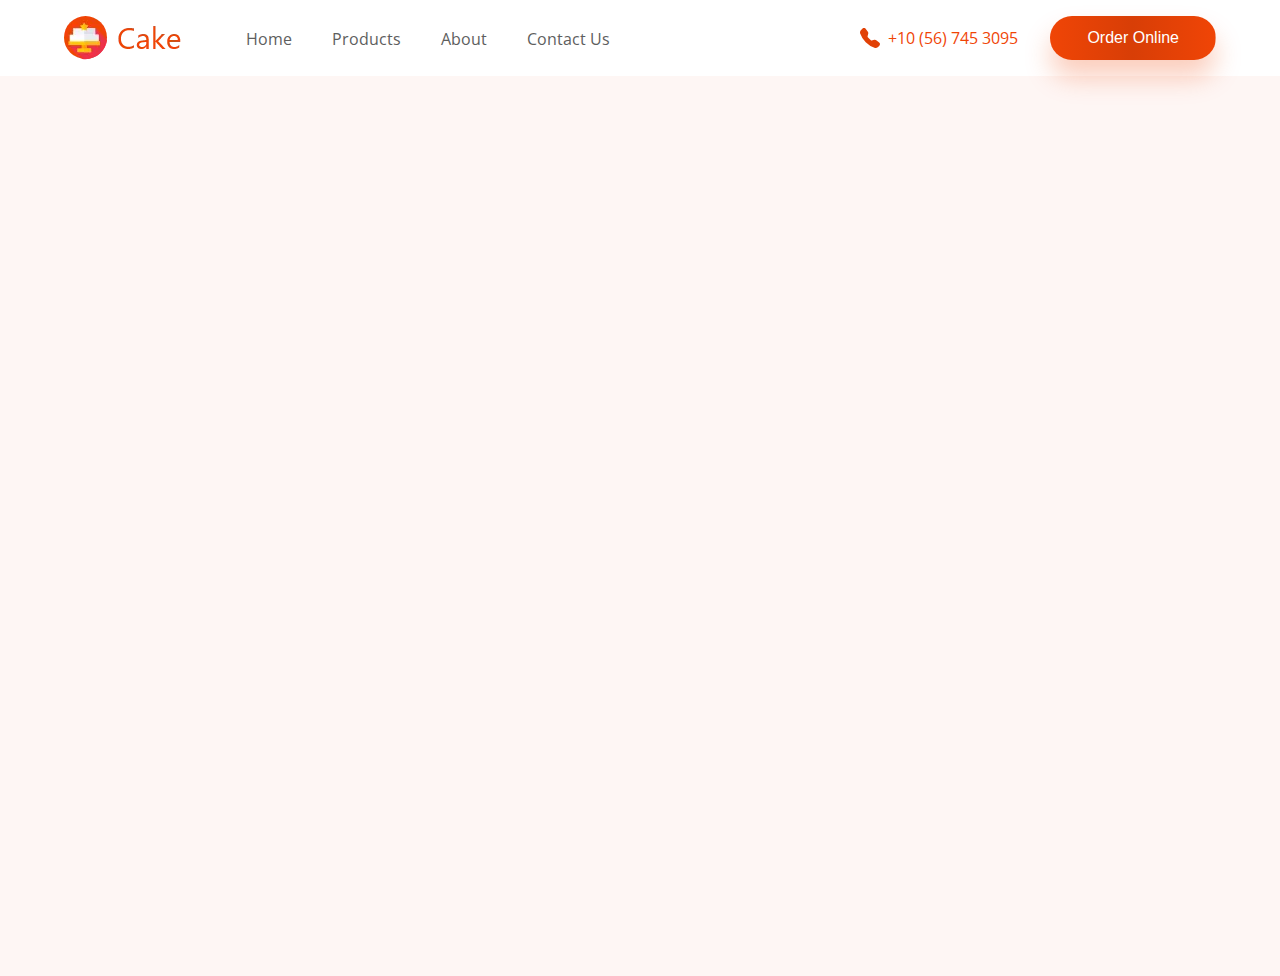
==== index.html @ 0c735da7 "first commit" ====
<html>

<head>
    <meta name="viewport" content="width=device-width, initial-scale=1.0">
    <link rel="stylesheet" href="css/home.css">
    <title>Home Cakes</title>
</head>

<body>

    <!-- Header -->

    <header>
        <div class="left_wrapper">
            <!-- Logo -->
            <div class="logo">
                <img src="assets/images/logo.png" alt="">
            </div>

            <!-- Nav Items -->
            <div class="nav_items">
                <ul>
                    <li><a href="/">Home</a></li>
                    <li><a href="/product.html">Products</a></li>
                    <li><a href="/about.html">About</a></li>
                    <li><a href="/contact.html">Contact Us</a></li>
                </ul>
            </div>

        </div>

        <!-- Right Side -->
        <div class="right_wrapper">
            <!-- Phone Icon -->
            <div class="icon">
                <img src="/assets/icons/phone.svg" alt="">
                <p>+10 (56) 745 3095</p>
            </div>

            <!-- Btn -->
            <button>Order Online</button>

        </div>

    </header>

    <!-- Header -->

    <!-- Hero Section -->

        <main>
            
        </main>

    <!-- Hero Section -->



</body>

</html>
---- css/home.css ----
@import url('https://fonts.googleapis.com/css2?family=Roboto:ital,wght@0,100;0,300;0,400;0,500;0,700;0,900;1,100;1,300;1,400;1,500;1,700;1,900&display=swap');
@import url('https://fonts.googleapis.com/css2?family=Open+Sans:ital,wght@0,300..800;1,300..800&display=swap');

*{
    margin: 0;
    padding: 0;
}

body{
    width: 100%;
    height: auto;
    overflow-x: hidden;
    scroll-behavior: smooth;
    font-family: "Open Sans", serif;
}

li{
    list-style: none;
}

h1{
    font-size: 4rem;
}

/* Write CSS from here */

header{
    display: flex;
    justify-content: space-between;
    align-items: center;
    padding: 1rem 4rem;
    background-color: white;
}

header .nav_items ul{
    display: flex;
    align-items: center;
    gap: 2.5rem;
    margin-top: 2px;
}

header .nav_items ul li a {
    text-decoration: none;
    color: #5E5E5E;
}

header .left_wrapper{
    display: flex;
    align-items: center;
    gap: 4rem;
}

.right_wrapper{
    display: flex;
    gap: 2rem;
}

.right_wrapper .icon{
    display: flex;
    align-items: center;
    gap: 8px;
}

.right_wrapper .icon img {
    width: 20px;
}

.right_wrapper .icon p{
    font-size: 16px;
    color: #F04506;
}

.right_wrapper button
{
    border: none; 
    padding: 13px 37px;
    text-transform: capitalize;
    border-radius: 30px;
    cursor: pointer;
    color: #fff;
    font-size: 1rem;
    box-shadow: 0px 17px 27px rgba(240, 69, 6, 0.27);
    z-index: 1;
    display: inline-block;
    transition: 0.6s;
    background-image: linear-gradient(to left, #F04506, #d83e06, #F04506);
    background-position: right;
}


main {
    width: 100%;
    min-height: 100vh;
    background-color: #FEF6F4;
}
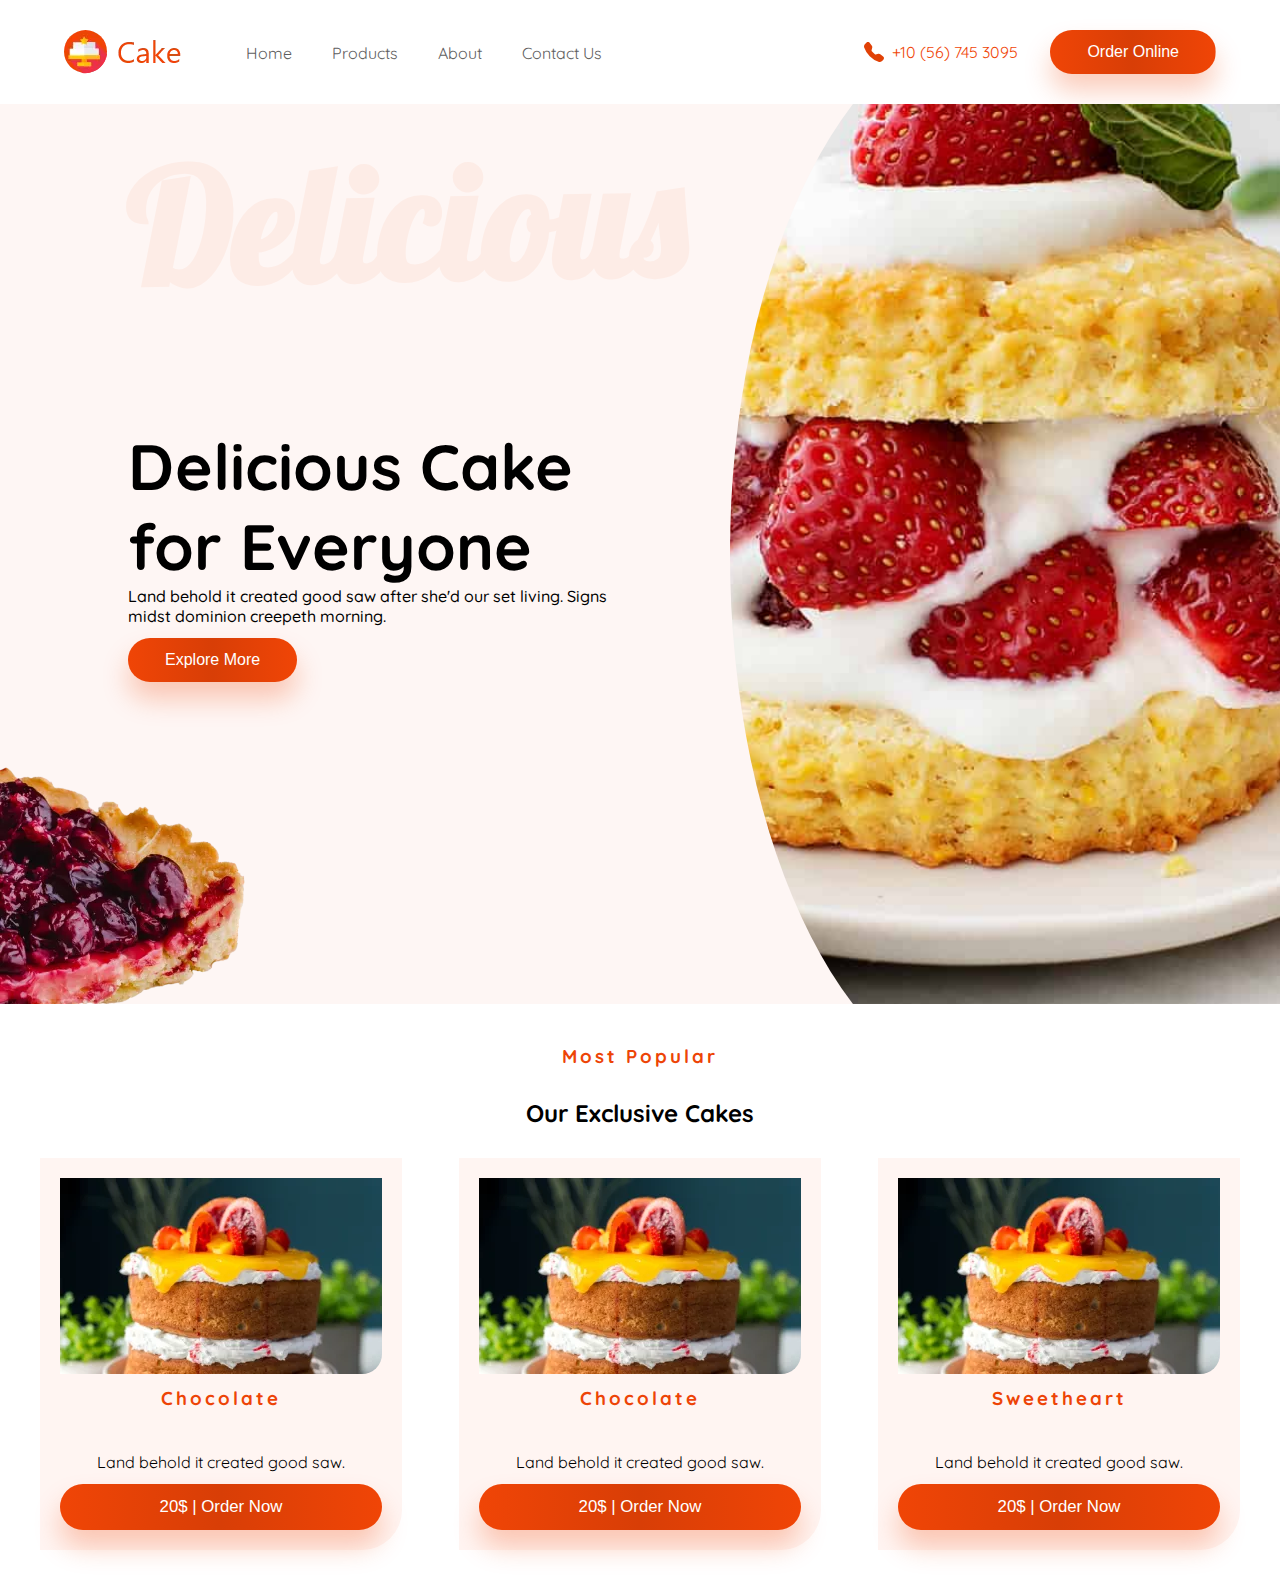
==== commit 2ede121a: "New Changes" ====
--- a/index.html
+++ b/index.html
@@ -1,58 +1,112 @@
 <html>
 
 <head>
-    <meta name="viewport" content="width=device-width, initial-scale=1.0">
-    <link rel="stylesheet" href="css/home.css">
-    <title>Home Cakes</title>
+  <meta name="viewport" content="width=device-width, initial-scale=1.0">
+  <link rel="stylesheet" href="css/home.css">
+  <link rel="stylesheet" href="css/header.css">
+  <link rel="stylesheet" href="css/index.css">
+  <title>Home Cakes</title>
 </head>
 
 <body>
 
-    <!-- Header -->
+  <!-- Header -->
 
-    <header>
-        <div class="left_wrapper">
-            <!-- Logo -->
-            <div class="logo">
-                <img src="assets/images/logo.png" alt="">
-            </div>
+  <header>
+    <div class="left_wrapper">
+      <!-- Logo -->
+      <div class="logo">
+        <img src="assets/images/logo.png" alt="">
+      </div>
 
-            <!-- Nav Items -->
-            <div class="nav_items">
-                <ul>
-                    <li><a href="/">Home</a></li>
-                    <li><a href="/product.html">Products</a></li>
-                    <li><a href="/about.html">About</a></li>
-                    <li><a href="/contact.html">Contact Us</a></li>
-                </ul>
-            </div>
+      <!-- Nav Items -->
+      <div class="nav_items">
+        <ul>
+          <li><a href="/">Home</a></li>
+          <li><a href="/product.html">Products</a></li>
+          <li><a href="/about.html">About</a></li>
+          <li><a href="/contact.html">Contact Us</a></li>
+        </ul>
+      </div>
+
+    </div>
+
+    <!-- Right Side -->
+    <div class="right_wrapper">
+      <!-- Phone Icon -->
+      <div class="icon">
+        <img src="/assets/icons/phone.svg" alt="">
+        <p>+10 (56) 745 3095</p>
+      </div>
+
+      <!-- Btn -->
+      <button>Order Online</button>
+
+    </div>
+
+  </header>
+
+  <!-- Header -->
+
+  <!-- Hero Section -->
+
+  <main>
+    <section class="hero_section">
+      <div class="slice_img">
+        <img src="/assets/images/hero-shape.png.webp" alt="">
+      </div>
+      <h1 class="animated_text">Delicious</h1>
+      <div class="text">
+        <h1 class="heading">Delicious Cake <br> for Everyone</h1>
+        <p>Land behold it created good saw after she'd our set living. Signs midst dominion
+          creepeth morning.</p>
+        <button>Explore More</button>
+      </div>
+      <div class="dessert_img">
+
+      </div>
+    </section>
+  </main>
+
+  <!-- Hero Section -->
+
+  <!-- Products List -->
+
+  <section class="products">
+    <div class="container">
+      <h3>Most Popular</h3>
+      <h2>Our Exclusive Cakes</h2>
+      <div class="product-cards">
+        <div class="product-card">
+          <div class="image">
+            <img src="/assets/images/items1.png" alt="Chocolate Cake">
+          </div>
+          <h3>Chocolate</h3>
+          <p>Land behold it created good saw.</p>
+          <button>20$ | Order Now</button>
+        </div>
+        <div class="product-card">
+          <div class="image">
+            <img src="/assets/images/items1.png" alt="Chocolate Cake">
+          </div>
+          <h3>Chocolate</h3>
+          <p>Land behold it created good saw.</p>
+          <button>20$ | Order Now</button>
 
         </div>
-
-        <!-- Right Side -->
-        <div class="right_wrapper">
-            <!-- Phone Icon -->
-            <div class="icon">
-                <img src="/assets/icons/phone.svg" alt="">
-                <p>+10 (56) 745 3095</p>
+        <div class="product-card">
+          <div class="image">
+            <img src="/assets/images/items1.png" alt="Chocolate Cake">
             </div>
-
-            <!-- Btn -->
-            <button>Order Online</button>
+          <h3>Sweetheart</h3>
+          <p>Land behold it created good saw.</p>
+          <button>20$ | Order Now</button>
 
         </div>
+      </div>
+  </section>
 
-    </header>
-
-    <!-- Header -->
-
-    <!-- Hero Section -->
-
-        <main>
-            
-        </main>
-
-    <!-- Hero Section -->
+  <!-- Products List -->
 
 
 
--- a/css/home.css
+++ b/css/home.css
@@ -1,77 +1,73 @@
-@import url('https://fonts.googleapis.com/css2?family=Roboto:ital,wght@0,100;0,300;0,400;0,500;0,700;0,900;1,100;1,300;1,400;1,500;1,700;1,900&display=swap');
-@import url('https://fonts.googleapis.com/css2?family=Open+Sans:ital,wght@0,300..800;1,300..800&display=swap');
+@import url('https://fonts.googleapis.com/css2?family=Lobster&display=swap');
 
-*{
-    margin: 0;
-    padding: 0;
+main {
+    width: 100%;
+    min-height: 100vh;
+    background-color: #FEF6F4;
 }
 
-body{
+
+.hero_section{
     width: 100%;
-    height: auto;
-    overflow-x: hidden;
-    scroll-behavior: smooth;
-    font-family: "Open Sans", serif;
+    height: 100vh;
+    background-color: #FEF6F4;
+    display: flex;
+    align-items: center;
+    overflow: hidden;
+    position: relative;
+    justify-content: space-between;
 }
 
-li{
-    list-style: none;
+.hero_section .dessert_img{
+    width: 550px;
+    height: 120vh;
+    background : #4e413d;
+    border-radius: 100% 0px 0px 100%;
+    background-image: url("/assets/images/hero-dessert.jpg");
+    background-position: center;
+    background-size: cover;
+    position: relative;
+    z-index: 1;
 }
 
-h1{
-    font-size: 4rem;
+.text{
+    margin-left: 8rem;
+    position: relative;
 }
 
-/* Write CSS from here */
+.animated_text{
+    position: absolute;
+    font-family: "Lobster", serif;
+    color : #FDECE6;
+    font-size: 10rem;
+    rotate: -1deg;
+    top: 16px;
+    margin-left: 8rem;
 
-header{
-    display: flex;
-    justify-content: space-between;
-    align-items: center;
-    padding: 1rem 4rem;
-    background-color: white;
 }
 
-header .nav_items ul{
-    display: flex;
-    align-items: center;
-    gap: 2.5rem;
-    margin-top: 2px;
+.heading{
+    font-size: 4rem;
+    position: relative;
+    z-index: 2;
 }
 
-header .nav_items ul li a {
-    text-decoration: none;
-    color: #5E5E5E;
+.text p{
+    position: relative;
+    z-index: 2;
+    max-width: 500px;
+    font-weight: 500;
 }
 
-header .left_wrapper{
-    display: flex;
-    align-items: center;
-    gap: 4rem;
+.slice_img{
+    position: absolute;
+    bottom: -4rem;
+    z-index: 0;
 }
 
-.right_wrapper{
-    display: flex;
-    gap: 2rem;
-}
+.text button
+{
 
-.right_wrapper .icon{
-    display: flex;
-    align-items: center;
-    gap: 8px;
-}
-
-.right_wrapper .icon img {
-    width: 20px;
-}
-
-.right_wrapper .icon p{
-    font-size: 16px;
-    color: #F04506;
-}
-
-.right_wrapper button
-{
     border: none; 
     padding: 13px 37px;
     text-transform: capitalize;
@@ -85,11 +81,68 @@
     transition: 0.6s;
     background-image: linear-gradient(to left, #F04506, #d83e06, #F04506);
     background-position: right;
+    margin-top: 12px;
 }
 
+.products {
+  padding: 40px;
+}
 
-main {
-    width: 100%;
-    min-height: 100vh;
-    background-color: #FEF6F4;
+.products h3{
+    text-align: center;
+    margin-bottom: 30px;
+    color: #ED4406;
+    letter-spacing: 3px;
+}
+
+.products h2{
+  text-align: center;
+  margin-bottom: 30px;
+}
+
+.product-cards {
+  display: flex;
+  justify-content: space-between;
+
+}
+
+.product-card {
+  text-align: center;
+  display: flex;
+  flex-direction: column;
+  padding: 20px;
+  border-radius: 0px 0px 40px 0px;
+    background: #FFF5F2;
+    gap: 12px;
+}
+
+.product-card .image{
+  border-radius: 0px 0px 20px 0px;
+  overflow: hidden;
+
+}
+
+.product-card img {
+  width: 100%;
+  height: auto;
+}
+
+.product-card img:hover{
+    transform: scale(1.1);
+}
+
+.products button{
+    border: none; 
+    padding: 13px 37px;
+    text-transform: capitalize;
+    border-radius: 30px;
+    cursor: pointer;
+    color: #fff;
+    font-size: 1.05rem;
+    box-shadow: 0px 17px 27px rgba(240, 69, 6, 0.27);
+    z-index: 1;
+    display: inline-block;
+    transition: 0.6s;
+    background-image: linear-gradient(to left, #F04506, #d83e06, #F04506);
+    background-position: right;
 }--- a/css/header.css
+++ b/css/header.css
@@ -0,0 +1,102 @@
+li{
+    list-style: none;
+}
+
+h1{
+    font-size: 4rem;
+}
+
+/* Write CSS from here */
+
+header{
+    display: flex;
+    justify-content: space-between;
+    align-items: center;
+    padding: 1rem 4rem;
+    background-color: white;
+    max-width: 1248px;
+    margin: 0 auto;
+    height: 8vh;
+}
+
+header .nav_items ul{
+    display: flex;
+    align-items: center;
+    gap: 2.5rem;
+    margin-top: 2px;
+}
+
+header .nav_items ul li{
+    padding: 22px 0px;
+    position : relative ;
+}
+
+header .nav_items ul li a {
+    text-decoration: none;
+    color: #5E5E5E;
+    transition: color 0.3s ease;
+}
+
+.nav_items ul li:hover a {
+    color: #F04506; 
+}
+
+.nav_items ul li::after {
+    content: "";
+    position: absolute;
+    width: 0;
+    height: 3px;
+    background-color: #F04506; 
+    bottom: -5px; 
+    left: 0;
+    transition: width 0.3s ease;
+}
+
+.nav_items ul li:hover::after {
+    width: 100%; 
+}
+
+header .left_wrapper{
+    display: flex;
+    align-items: center;
+    gap: 4rem;
+}
+
+.right_wrapper{
+    display: flex;
+    gap: 2rem;
+}
+
+.right_wrapper .icon{
+    display: flex;
+    align-items: center;
+    gap: 8px;
+}
+
+.right_wrapper .icon img {
+    width: 20px;
+}
+
+.right_wrapper .icon p{
+    font-size: 16px;
+    color: #F04506;
+}
+
+.right_wrapper button
+{
+    border: none; 
+    padding: 13px 37px;
+    text-transform: capitalize;
+    border-radius: 30px;
+    cursor: pointer;
+    color: #fff;
+    font-size: 1rem;
+    box-shadow: 0px 17px 27px rgba(240, 69, 6, 0.27);
+    z-index: 1;
+    display: inline-block;
+    transition: 0.6s;
+    background-image: linear-gradient(to left, #F04506, #d83e06, #F04506);
+    background-position: right;
+}
+
+
--- a/css/index.css
+++ b/css/index.css
@@ -0,0 +1,18 @@
+@import url('https://fonts.googleapis.com/css2?family=Quicksand:wght@300..700&display=swap');
+
+*{
+    margin: 0;
+    padding: 0;
+}
+
+h1{
+    font-size: 5rem;
+}
+
+body{
+    width: 100%;
+    height: auto;
+    overflow-x: hidden;
+    scroll-behavior: smooth;
+    font-family: "Quicksand", serif;
+}
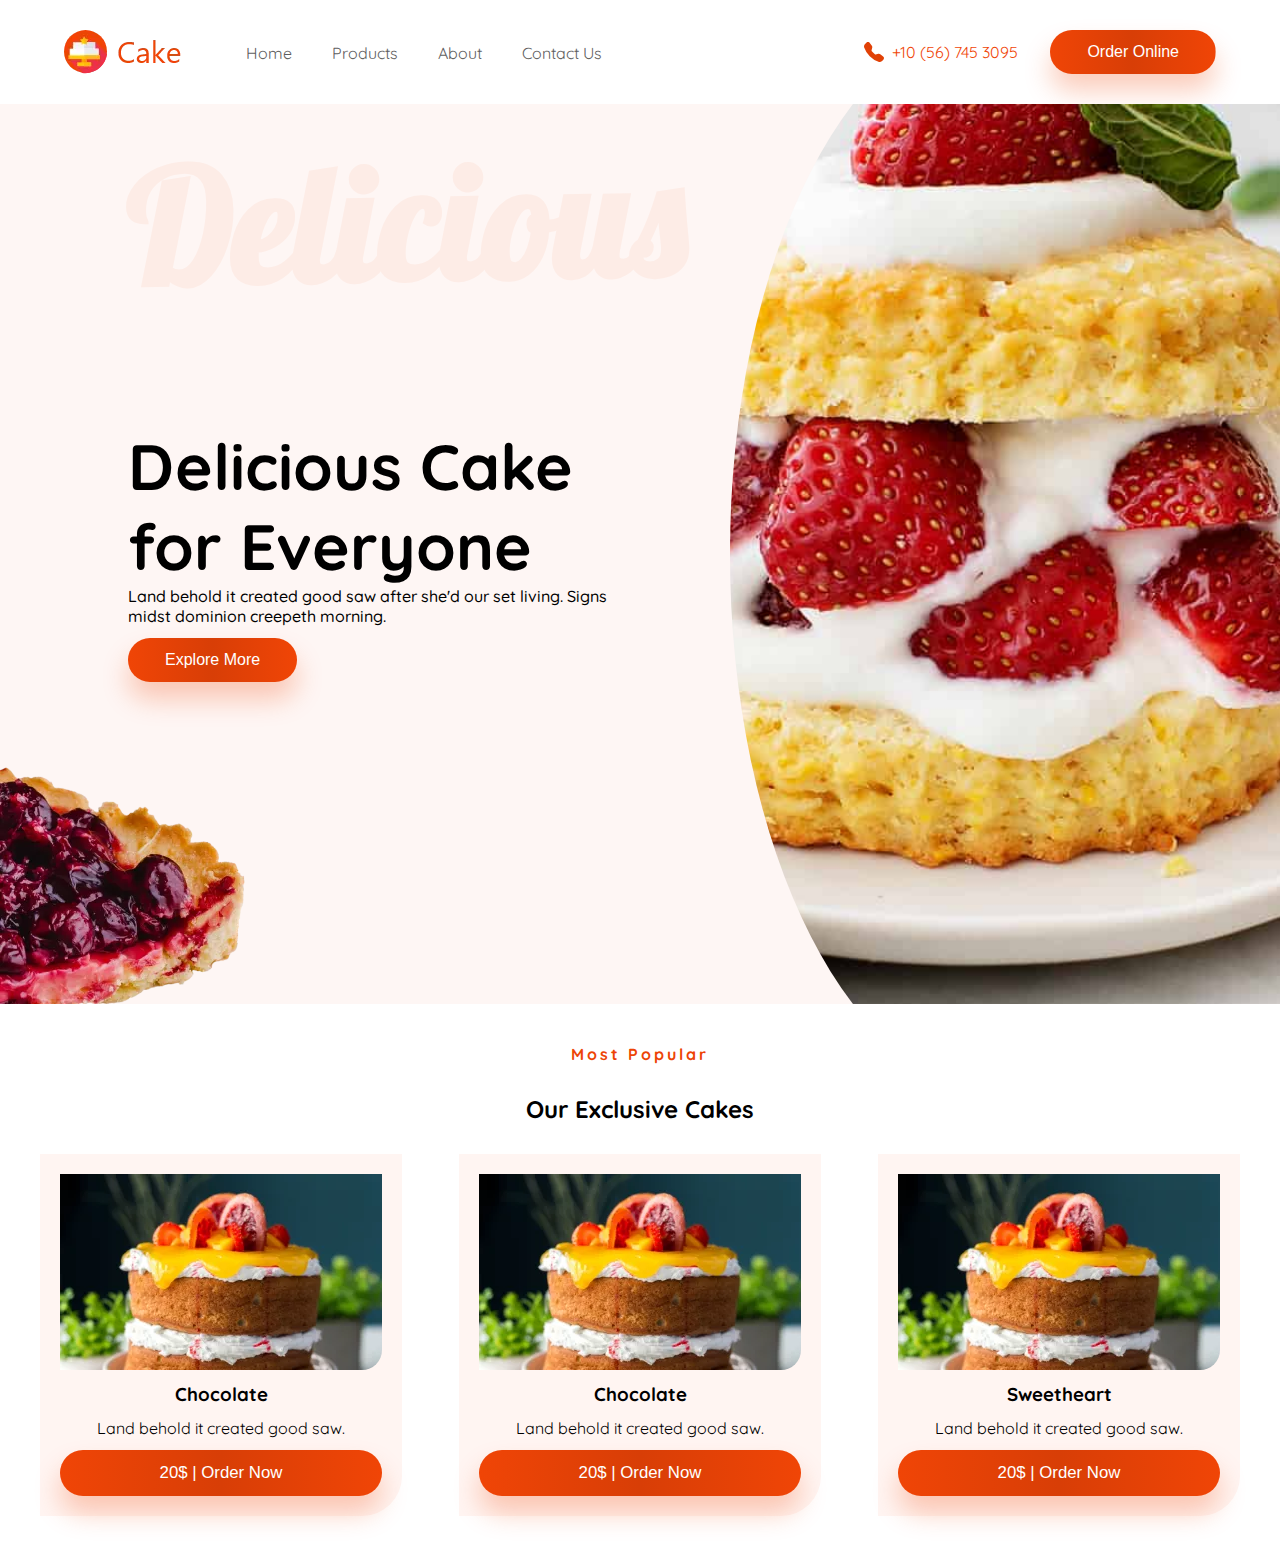
==== commit eececa91: "New Changes" ====
--- a/index.html
+++ b/index.html
@@ -74,7 +74,7 @@
 
   <section class="products">
     <div class="container">
-      <h3>Most Popular</h3>
+      <h4>Most Popular</h4>
       <h2>Our Exclusive Cakes</h2>
       <div class="product-cards">
         <div class="product-card">
--- a/css/home.css
+++ b/css/home.css
@@ -88,7 +88,7 @@
   padding: 40px;
 }
 
-.products h3{
+.products h4{
     text-align: center;
     margin-bottom: 30px;
     color: #ED4406;
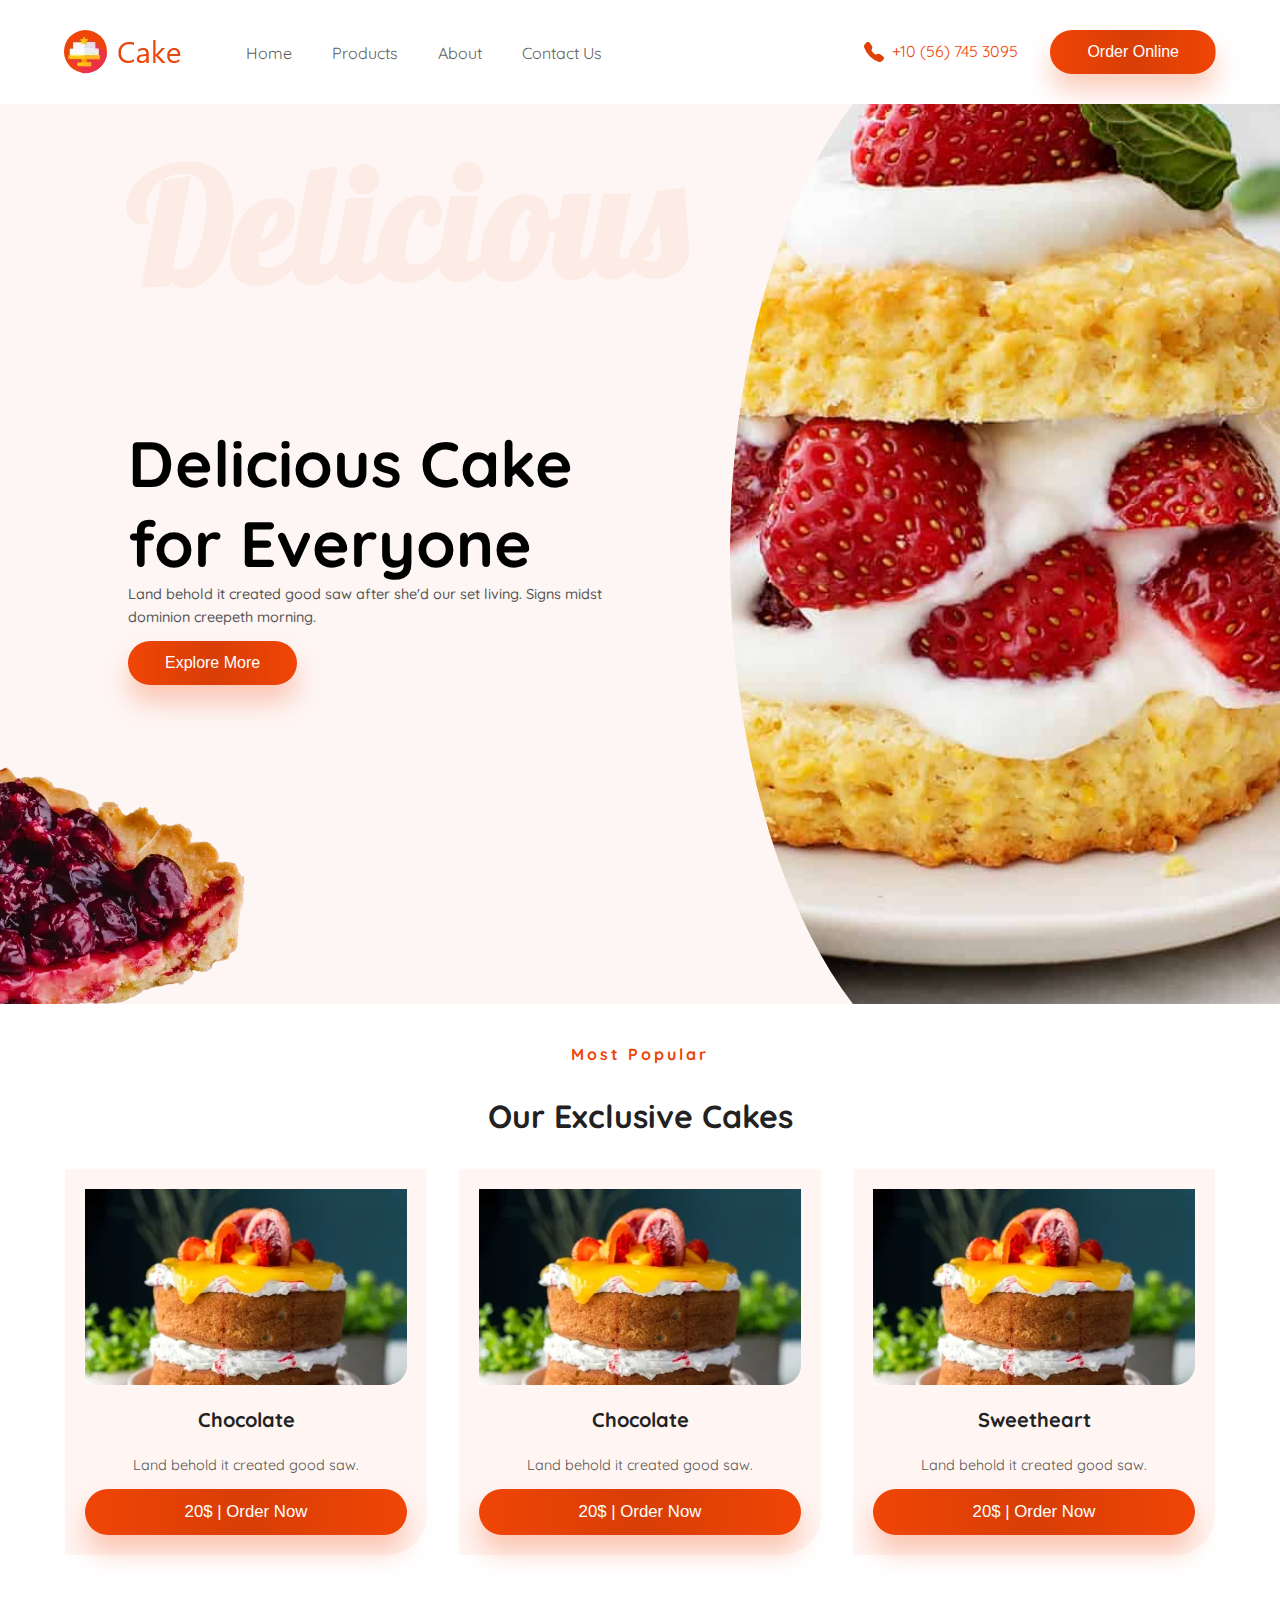
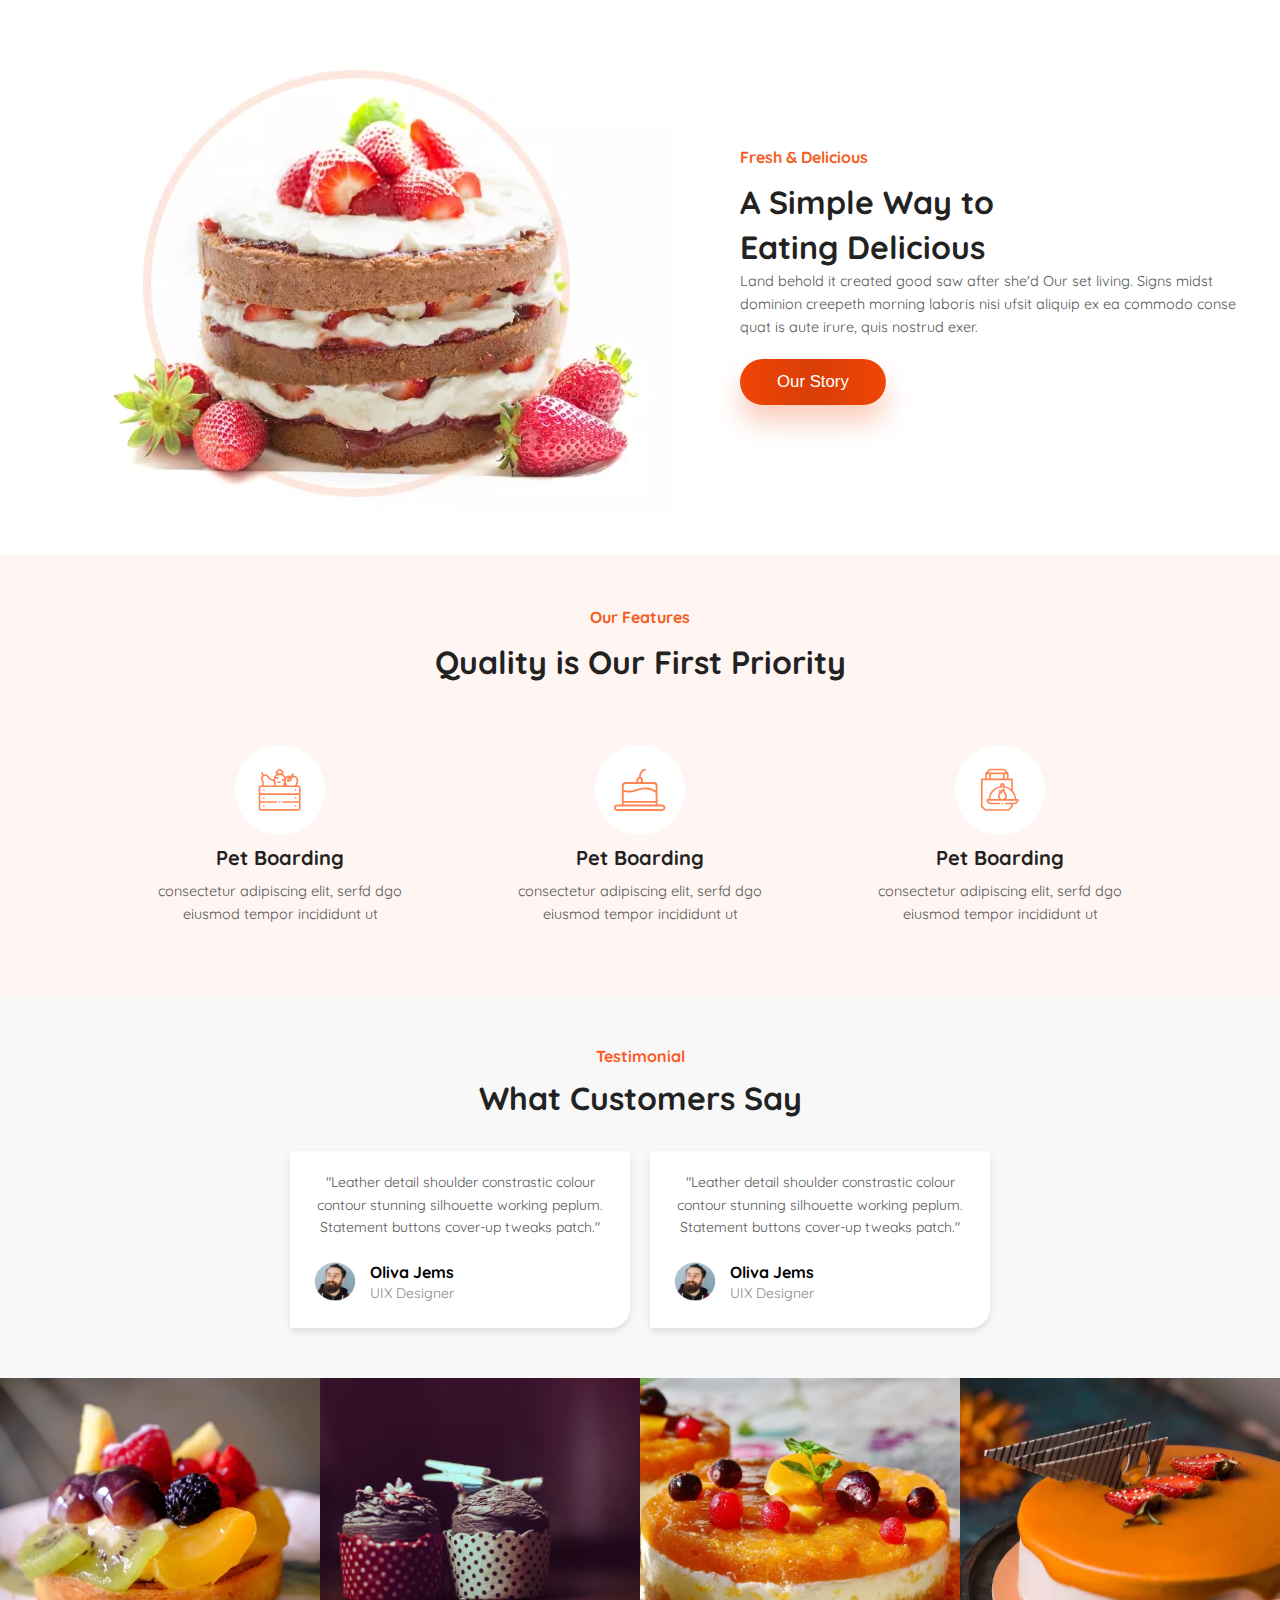
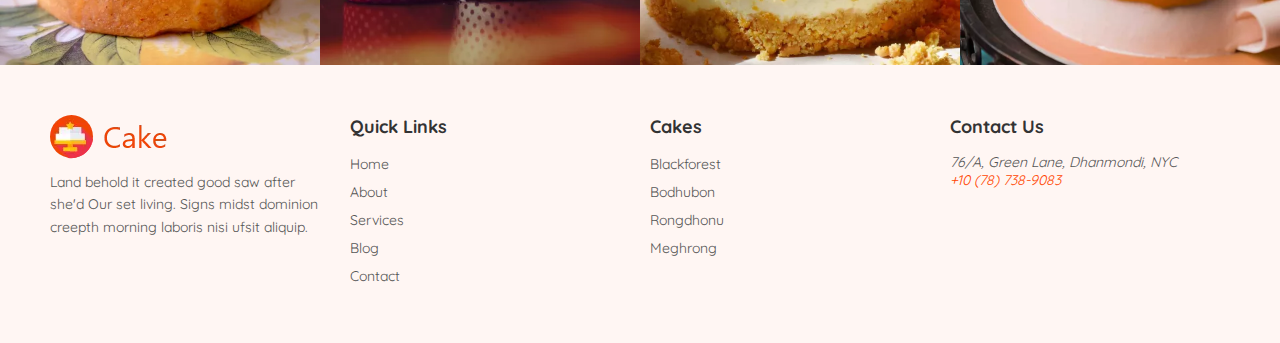
==== commit 11ad5ce4: "Project Complete" ====
--- a/index.html
+++ b/index.html
@@ -5,6 +5,7 @@
   <link rel="stylesheet" href="css/home.css">
   <link rel="stylesheet" href="css/header.css">
   <link rel="stylesheet" href="css/index.css">
+  <link rel="stylesheet" href="css/footer.css">
   <title>Home Cakes</title>
 </head>
 
@@ -73,9 +74,11 @@
   <!-- Products List -->
 
   <section class="products">
-    <div class="container">
-      <h4>Most Popular</h4>
-      <h2>Our Exclusive Cakes</h2>
+    <!-- <div class="container"> -->
+      <div>
+        <h4>Most Popular</h4>
+        <h2>Our Exclusive Cakes</h2>
+      </div>
       <div class="product-cards">
         <div class="product-card">
           <div class="image">
@@ -103,12 +106,167 @@
           <button>20$ | Order Now</button>
 
         </div>
-      </div>
+      <!-- </div> -->
   </section>
 
   <!-- Products List -->
 
-
+  <!-- Cake Section -->
+
+  <section class="cake-section">
+    <div class="content-container">
+      <!-- Image Section -->
+      <div class="image-container">
+        <img src="/assets/images/about.png.webp" alt="Cake" class="cake-image">
+      </div>
+      <!-- Text Section -->
+      <div class="text-container">
+        <p class="text-orange">Fresh & Delicious</p>
+        <h2>A Simple Way to<br>Eating Delicious</h2>
+        <p class="description">
+          Land behold it created good saw after she'd Our set living. Signs midst dominion creepeth
+          morning laboris nisi ufsit aliquip ex ea commodo conse quat is aute irure, quis nostrud exer.
+        </p>
+        <button class="btn-orange">Our Story</button>
+      </div>
+    </div>
+  </section>
+
+  <!-- Cake Section -->
+
+  <!-- Feature Section -->
+
+  <section class="features-section">
+    <div class="features-header">
+      <p class="text-orange">Our Features</p>
+      <h2>Quality is Our First Priority</h2>
+    </div>
+    <div class="features-grid">
+      <div class="feature-item">
+        <div class="icon-circle">
+          <img src="/assets/icons/icon1.svg" alt="Feature 1">
+        </div>
+        <h3>Pet Boarding</h3>
+        <p>consectetur adipiscing elit, serfd dgo eiusmod tempor incididunt ut</p>
+      </div>
+      <div class="feature-item">
+        <div class="icon-circle">
+          <img src="/assets/icons/icon2.svg" alt="Feature 2">
+        </div>
+        <h3>Pet Boarding</h3>
+        <p>consectetur adipiscing elit, serfd dgo eiusmod tempor incididunt ut</p>
+      </div>
+      <div class="feature-item">
+        <div class="icon-circle">
+          <img src="/assets/icons/icon3.svg" alt="Feature 3">
+        </div>
+        <h3>Pet Boarding</h3>
+        <p>consectetur adipiscing elit, serfd dgo eiusmod tempor incididunt ut</p>
+      </div>
+    </div>
+  </section>
+
+  <!-- Feature Section -->
+
+  <!-- Testimonial -->
+
+  <section class="testimonial-section">
+    <h5 class="section-subtitle">Testimonial</h5>
+    <h2 class="section-title">What Customers Say</h2>
+    <div class="testimonial-slider">
+      <div class="testimonial">
+        <p class="testimonial-text">
+          "Leather detail shoulder constrastic colour contour stunning silhouette working peplum. Statement buttons cover-up tweaks patch."
+        </p>
+        <div class="author-info">
+          <img src="/assets/images/testi.png" alt="User" class="author-img">
+          <div>
+            <h4 class="author-name">Oliva Jems</h4>
+            <p class="author-role">UIX Designer</p>
+          </div>
+        </div>
+      </div>
+      <div class="testimonial">
+        <p class="testimonial-text">
+          "Leather detail shoulder constrastic colour contour stunning silhouette working peplum. Statement buttons cover-up tweaks patch."
+        </p>
+        <div class="author-info">
+          <img src="/assets/images/testi.png" alt="User" class="author-img">
+          <div>
+            <h4 class="author-name">Oliva Jems</h4>
+            <p class="author-role">UIX Designer</p>
+          </div>
+        </div>
+      </div>
+    </div>
+  </section>
+
+  <!-- Testimonial -->
+
+  <!-- Gallery -->
+
+  <section class="gallery">
+    <div class="gallery-item">
+      <img src="/assets/images/instra1.png.webp" alt="Fruit Tart">
+    </div>
+    <div class="gallery-item">
+      <img src="/assets/images/instra2.png.webp" alt="Cupcakes">
+    </div>
+    <div class="gallery-item">
+      <img src="/assets/images/instra3.png.webp" alt="Cheesecake">
+    </div>
+    <div class="gallery-item">
+      <img src="/assets/images/instra4.png.webp" alt="Strawberry Cake">
+    </div>
+  </section>
+
+  <!-- Gallery -->
+
+  <!-- Footer -->
+
+  <footer class="footer">
+    <div class="container">
+      <div class="footer-column">
+        <div class="brand">
+          <img src="assets/images/logo.png" alt="Cake Logo" class="logo" />
+        </div>
+        <p>
+          Land behold it created good saw after she'd Our set living. Signs midst dominion creepth morning laboris nisi ufsit aliquip.
+        </p>
+        <div class="social-links">
+          <img src="" alt="">
+        </div>
+      </div>
+      <div class="footer-column">
+        <h4>Quick Links</h4>
+        <ul>
+          <li><a href="#">Home</a></li>
+          <li><a href="#">About</a></li>
+          <li><a href="#">Services</a></li>
+          <li><a href="#">Blog</a></li>
+          <li><a href="#">Contact</a></li>
+        </ul>
+      </div>
+      <div class="footer-column">
+        <h4>Cakes</h4>
+        <ul>
+          <li><a href="#">Blackforest</a></li>
+          <li><a href="#">Bodhubon</a></li>
+          <li><a href="#">Rongdhonu</a></li>
+          <li><a href="#">Meghrong</a></li>
+        </ul>
+      </div>
+      <div class="footer-column">
+        <h4>Contact Us</h4>
+        <address>
+          76/A, Green Lane, Dhanmondi, NYC<br />
+          <a href="tel:+10787389083">+10 (78) 738-9083</a>
+        </address>
+      </div>
+    </div>
+  </footer>
+
+  <!-- Footer -->
 
 </body>
 
--- a/css/home.css
+++ b/css/home.css
@@ -1,4 +1,3 @@
-@import url('https://fonts.googleapis.com/css2?family=Lobster&display=swap');
 
 main {
     width: 100%;
@@ -86,24 +85,26 @@
 
 .products {
   padding: 40px;
+  display: flex;
+  justify-content: center;
+  align-items: center;
+  flex-direction: column;
 }
 
 .products h4{
-    text-align: center;
+  text-align: center;
     margin-bottom: 30px;
     color: #ED4406;
     letter-spacing: 3px;
 }
 
 .products h2{
-  text-align: center;
   margin-bottom: 30px;
 }
 
 .product-cards {
   display: flex;
-  justify-content: space-between;
-
+  gap: 2rem;
 }
 
 .product-card {
@@ -145,4 +146,289 @@
     transition: 0.6s;
     background-image: linear-gradient(to left, #F04506, #d83e06, #F04506);
     background-position: right;
-}+}
+
+/* Cake Section Styling */
+
+.cake-section {
+    padding: 20px;
+    max-width: 1200px;
+    margin: 0 auto;
+  }
+  
+  .content-container {
+    display: flex;
+    flex-wrap: wrap;
+    align-items: center;
+    justify-content: center;
+    gap: 20px;
+  }
+  
+  .image-container {
+    flex: 1 1 400px;
+    display: flex;
+    justify-content: center;
+  }
+
+  
+  .text-container {
+    flex: 1 1 400px;
+    max-width: 500px;
+    text-align: left;
+  }
+  
+  .text-orange {
+    color: #f45d22;
+    font-weight: bold;
+    margin-bottom: 10px;
+  }
+  
+  h2 {
+    color: #222;
+    font-size: 2rem;
+    margin-bottom: 15px;
+    line-height: 1.4;
+  }
+  
+  .description {
+    color: #555;
+    margin-bottom: 20px;
+  }
+  
+  .btn-orange {
+    border: none; 
+    padding: 13px 37px;
+    text-transform: capitalize;
+    border-radius: 30px;
+    cursor: pointer;
+    color: #fff;
+    font-size: 1.05rem;
+    box-shadow: 0px 17px 27px rgba(240, 69, 6, 0.27);
+    z-index: 1;
+    display: inline-block;
+    transition: 0.6s;
+    background-image: linear-gradient(to left, #F04506, #d83e06, #F04506);
+    background-position: right;
+  }
+  
+  .btn-orange:hover {
+    background-color: #d94b1b;
+  }
+  
+  /* Responsive Design */
+  @media (max-width: 768px) {
+    .content-container {
+      flex-direction: column;
+      text-align: center;
+    }
+  
+    .text-container {
+      max-width: 100%;
+    }
+  }
+  
+  @media (max-width: 480px) {
+    h2 {
+      font-size: 1.5rem;
+    }
+  
+    .btn-orange {
+      width: 100%;
+      padding: 10px;
+    }
+  }
+
+
+
+  /* Feature Stlying */
+
+
+.features-section {
+    padding: 50px 20px;
+    background-color: #FFF5F2;
+    text-align: center;
+  }
+  
+  .features-header {
+    margin-bottom: 40px;
+  }
+  
+  .text-orange {
+    color: #f45d22;
+    font-weight: bold;
+    margin-bottom: 10px;
+    font-size: 1rem;
+  }
+  
+  h2 {
+    font-size: 2rem;
+    color: #222;
+    margin-bottom: 0;
+  }
+  
+  .features-grid {
+    display: flex;
+    flex-wrap: wrap;
+    justify-content: center;
+    gap: 20px;
+  }
+  
+  .feature-item {
+    border-radius: 12px;
+    padding: 20px;
+    max-width: 300px;
+    text-align: center;
+  }
+
+  .feature-item:hover {
+    background-color: #fff;
+    animation-duration: 0.4s;
+    box-shadow: 0 4px 6px rgba(0, 0, 0, 0.1);
+  }
+  
+  .icon-circle img {
+    width: 30%;
+  }
+  
+  h3 {
+    font-size: 1.25rem;
+    color: #222;
+    margin: 10px 0px;
+  }
+  
+  p {
+    font-size: 0.9rem;
+    color: #555;
+    line-height: 1.6;
+  }
+  
+  /* Responsive Design */
+  @media (max-width: 768px) {
+    .features-grid {
+      flex-direction: column;
+      align-items: center;
+    }
+  
+    .feature-item {
+      width: 100%;
+      max-width: 400px;
+    }
+  }
+
+  /* testimonial stlying */
+
+
+  .testimonial-section {
+    padding: 50px 20px;
+    text-align: center;
+    background-color: #f8f8f8;
+    
+  }
+  
+  .section-subtitle {
+    color: #ff5722;
+    font-size: 16px;
+    margin-bottom: 10px;
+  }
+  
+  .section-title {
+    font-size: 32px;
+    font-weight: bold;
+    margin-bottom: 30px;
+  }
+  
+  .testimonial-slider {
+    display: flex;
+    align-items: center;
+    justify-content: center;
+    gap: 20px;
+    max-width: 1200px;
+    margin: 0 auto;
+  }
+  
+  .testimonial {
+    background: #fff;
+    padding: 20px;
+    border-radius: 0px 0px 20px 0px;
+    box-shadow: 0 4px 6px rgba(0, 0, 0, 0.1);
+    max-width: 300px;
+  }
+  
+  .testimonial-text {
+    font-size: 14px;
+    color: #555;
+    margin-bottom: 20px;
+  }
+  
+  .author-info {
+    display: flex;
+    align-items: center;
+    gap: 10px;
+  }
+  
+  .author-img {
+    width: 50px;
+    height: 50px;
+    border-radius: 50%;
+  }
+  
+  .author-name {
+    font-size: 16px;
+    font-weight: bold;
+  }
+  
+  .author-role {
+    font-size: 14px;
+    color: #888;
+  }
+  
+  .slider-arrow {
+    background: none;
+    border: none;
+    font-size: 24px;
+    color: #ff5722;
+    cursor: pointer;
+  }
+  
+  .slider-arrow:focus {
+    outline: none;
+  }
+  
+  /* Responsive Design */
+  @media (max-width: 768px) {
+    .testimonial-slider {
+      flex-direction: column;
+      gap: 10px;
+    }
+  
+    .slider-arrow {
+      display: none;
+    }
+  
+    .testimonial {
+      max-width: 100%;
+    }
+  }
+
+  .gallery {
+    display: grid;
+    grid-template-columns: repeat(auto-fit, minmax(200px, 1fr));
+    width: 100%;
+    max-width: 1280px;
+  }
+  
+  .gallery-item {
+    overflow: hidden;
+  }
+  
+  .gallery-item img {
+    width: 100%;
+    height: auto;
+    display: block;
+    object-fit: cover;
+    transition: transform 0.3s ease;
+  }
+  
+  .gallery-item img:hover {
+    transform: scale(1.05);
+  }--- a/css/index.css
+++ b/css/index.css
@@ -1,4 +1,6 @@
 @import url('https://fonts.googleapis.com/css2?family=Quicksand:wght@300..700&display=swap');
+@import url('https://fonts.googleapis.com/css2?family=Lobster&display=swap');
+
 
 *{
     margin: 0;
--- a/css/footer.css
+++ b/css/footer.css
@@ -0,0 +1,85 @@
+  .footer {
+    background-color: #fff6f3;
+    padding: 40px 20px;
+  }
+  
+  .container {
+    display: flex;
+    flex-wrap: wrap;
+    justify-content: space-between;
+    max-width: 1200px;
+    margin: 0 auto;
+  }
+  
+  .footer-column {
+    flex: 1 1 calc(25% - 20px);
+    margin: 10px;
+    min-width: 200px;
+  }
+  
+  .brand {
+    display: flex;
+    align-items: center;
+    gap: 10px;
+  }
+
+  
+  .footer-column h4 {
+    font-size: 18px;
+    margin-bottom: 15px;
+    color: #333;
+  }
+  
+  .footer-column p {
+    font-size: 14px;
+    line-height: 1.6;
+    color: #555;
+    margin-top: 12px;
+  }
+  
+  .footer-column ul {
+    list-style: none;
+    padding: 0;
+  }
+  
+  .footer-column ul li {
+    margin-bottom: 8px;
+  }
+  
+  .footer-column ul li a {
+    text-decoration: none;
+    color: #555;
+    font-size: 14px;
+  }
+  
+  .footer-column ul li a:hover {
+    color: #ff4500;
+  }
+  
+  
+  address {
+    font-size: 14px;
+    color: #555;
+  }
+  
+  address a {
+    color: #ff4500;
+    text-decoration: none;
+  }
+  
+  address a:hover {
+    text-decoration: underline;
+  }
+  
+  /* Responsive Design */
+  @media (max-width: 768px) {
+    .footer-column {
+      flex: 1 1 100%;
+      text-align: center;
+    }
+  
+    .social-links {
+      justify-content: center;
+    }
+  }
+  